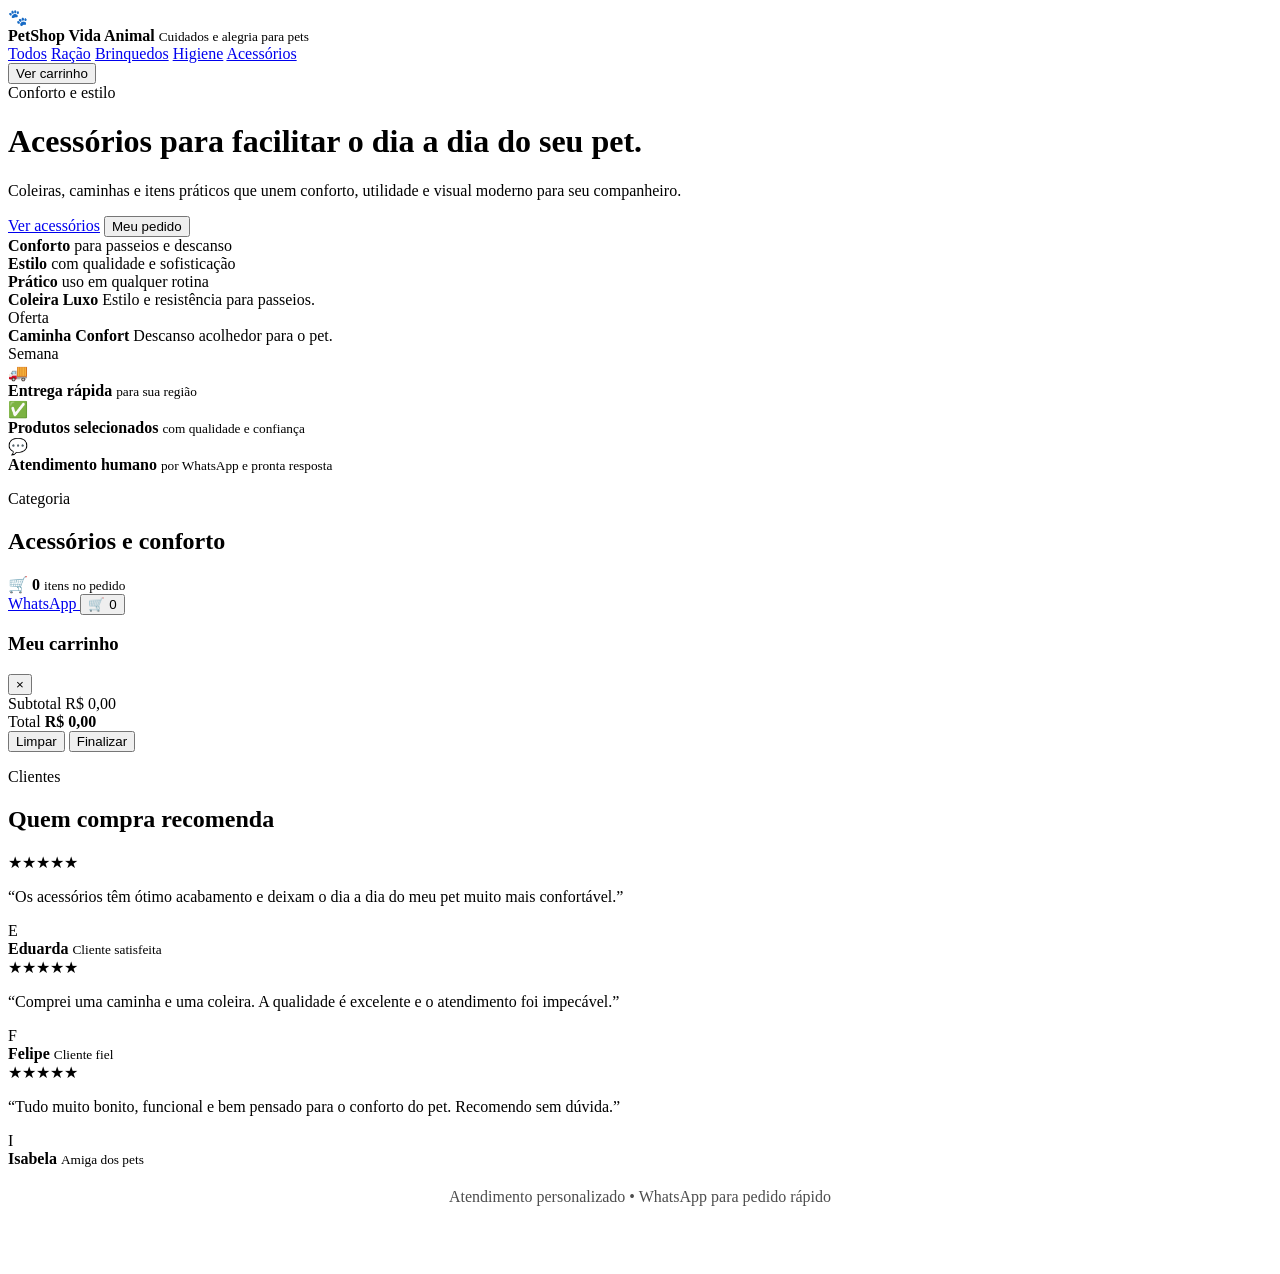
==== acessorios.html @ 2531fda2 "Add files via upload" ====
<!DOCTYPE html>
<html lang="pt-BR">
  <head>
    <meta charset="UTF-8" />
    <meta name="viewport" content="width=device-width, initial-scale=1.0" />
    <title>Acessórios | PetShop Vida Animal</title>
    <meta name="description" content="Acessórios para pets com estilo, conforto e praticidade no dia a dia." />
    <link rel="preconnect" href="https://fonts.googleapis.com" />
    <link rel="preconnect" href="https://fonts.gstatic.com" crossorigin />
    <link href="https://fonts.googleapis.com/css2?family=Inter:wght@400;500;600;700;800&display=swap" rel="stylesheet" />
    <link rel="stylesheet" href="css/styles.css" />
  </head>
  <body data-page-category="acessorios">
    <header class="site-header">
      <div class="topbar">
        <div class="brand" aria-label="PetShop Vida Animal">
          <span class="brand-mark">🐾</span>
          <div>
            <strong>PetShop Vida Animal</strong>
            <small>Cuidados e alegria para pets</small>
          </div>
        </div>

        <nav class="main-nav" aria-label="Menu de categorias">
          <a class="nav-item" href="index.html">Todos</a>
          <a class="nav-item" href="racao.html">Ração</a>
          <a class="nav-item" href="brinquedos.html">Brinquedos</a>
          <a class="nav-item" href="higiene.html">Higiene</a>
          <a class="nav-item active" href="acessorios.html">Acessórios</a>
        </nav>

        <button class="btn-primary cart-trigger" type="button">Ver carrinho</button>
      </div>

      <div class="hero">
        <div class="hero-copy">
          <span class="eyebrow">Conforto e estilo</span>
          <h1>Acessórios para facilitar o dia a dia do seu pet.</h1>
          <p>
            Coleiras, caminhas e itens práticos que unem conforto, utilidade e visual moderno para seu companheiro.
          </p>

          <div class="hero-actions">
            <a class="btn-primary" href="#catalogo">Ver acessórios</a>
            <button class="btn-secondary cart-trigger" type="button">Meu pedido</button>
          </div>
        </div>

        <div class="hero-panel" aria-label="Resumo da categoria de acessórios">
          <div class="hero-stats">
            <div class="stat-card">
              <strong>Conforto</strong>
              <span>para passeios e descanso</span>
            </div>
            <div class="stat-card">
              <strong>Estilo</strong>
              <span>com qualidade e sofisticação</span>
            </div>
            <div class="stat-card">
              <strong>Prático</strong>
              <span>uso em qualquer rotina</span>
            </div>
          </div>
        </div>
      </div>

      <section class="highlights" aria-label="Destaques da semana">
        <article class="highlight-card">
          <div>
            <strong>Coleira Luxo</strong>
            <span>Estilo e resistência para passeios.</span>
          </div>
          <span class="highlight-tag">Oferta</span>
        </article>

        <article class="highlight-card">
          <div>
            <strong>Caminha Confort</strong>
            <span>Descanso acolhedor para o pet.</span>
          </div>
          <span class="highlight-tag">Semana</span>
        </article>
      </section>

      <section class="trust-strip" aria-label="Benefícios da loja">
        <div class="trust-item">
          <span>🚚</span>
          <div>
            <strong>Entrega rápida</strong>
            <small>para sua região</small>
          </div>
        </div>

        <div class="trust-item">
          <span>✅</span>
          <div>
            <strong>Produtos selecionados</strong>
            <small>com qualidade e confiança</small>
          </div>
        </div>

        <div class="trust-item">
          <span>💬</span>
          <div>
            <strong>Atendimento humano</strong>
            <small>por WhatsApp e pronta resposta</small>
          </div>
        </div>
      </section>
    </header>

    <main class="page-shell" id="catalogo">
      <section class="catalog-header">
        <div>
          <p class="section-kicker">Categoria</p>
          <h2>Acessórios e conforto</h2>
        </div>

        <div class="cart-summary" aria-label="Resumo do pedido">
          <span aria-hidden="true">🛒</span>
          <strong id="cartCount">0</strong>
          <small>itens no pedido</small>
        </div>
      </section>

      <div id="productGrid" class="product-grid" aria-live="polite"></div>
    </main>

    <a class="floating-whatsapp" href="https://wa.me/5551989727254?text=Ol%C3%A1%2C%20gostaria%20de%20ver%20os%20acess%C3%B3rios%20para%20pets." target="_blank" rel="noreferrer" aria-label="Falar no WhatsApp">
      WhatsApp
    </a>

    <button class="floating-cart-button cart-trigger" type="button" aria-label="Abrir carrinho">
      🛒 <span id="floatingCartCount">0</span>
    </button>

    <aside class="cart-panel" aria-label="Carrinho de compras">
      <div class="cart-panel-header">
        <h3>Meu carrinho</h3>
        <button class="cart-close" type="button" aria-label="Fechar carrinho">×</button>
      </div>

      <div id="cartItems" class="cart-items"></div>

      <div class="cart-total">
        <div class="total-row">
          <span>Subtotal</span>
          <span id="totalValue">R$ 0,00</span>
        </div>
        <div class="total-row total-final">
          <span>Total</span>
          <strong id="totalValueFinal">R$ 0,00</strong>
        </div>
      </div>

      <div class="cart-actions">
        <button class="btn-secondary" id="clearCart" type="button">Limpar</button>
        <button class="btn-primary" id="checkoutBtn" type="button">Finalizar</button>
      </div>
    </aside>

    <section class="customer-proof" aria-label="Depoimentos de clientes">
      <div class="section-head">
        <p class="section-kicker">Clientes</p>
        <h2>Quem compra recomenda</h2>
      </div>

      <div class="testimonial-grid">
        <article class="testimonial-card">
          <div class="stars">★★★★★</div>
          <p>“Os acessórios têm ótimo acabamento e deixam o dia a dia do meu pet muito mais confortável.”</p>
          <div class="customer-meta">
            <div class="customer-avatar">E</div>
            <div>
              <strong>Eduarda</strong>
              <small>Cliente satisfeita</small>
            </div>
          </div>
        </article>

        <article class="testimonial-card">
          <div class="stars">★★★★★</div>
          <p>“Comprei uma caminha e uma coleira. A qualidade é excelente e o atendimento foi impecável.”</p>
          <div class="customer-meta">
            <div class="customer-avatar">F</div>
            <div>
              <strong>Felipe</strong>
              <small>Cliente fiel</small>
            </div>
          </div>
        </article>

        <article class="testimonial-card">
          <div class="stars">★★★★★</div>
          <p>“Tudo muito bonito, funcional e bem pensado para o conforto do pet. Recomendo sem dúvida.”</p>
          <div class="customer-meta">
            <div class="customer-avatar">I</div>
            <div>
              <strong>Isabela</strong>
              <small>Amiga dos pets</small>
            </div>
          </div>
        </article>
      </div>
    </section>

    <footer id="contato" style="padding: 20px 24px 60px; text-align: center; color: #4d4d4d;">
      Atendimento personalizado • WhatsApp para pedido rápido
    </footer>

    <script src="js/script.js"></script>
  </body>
</html>
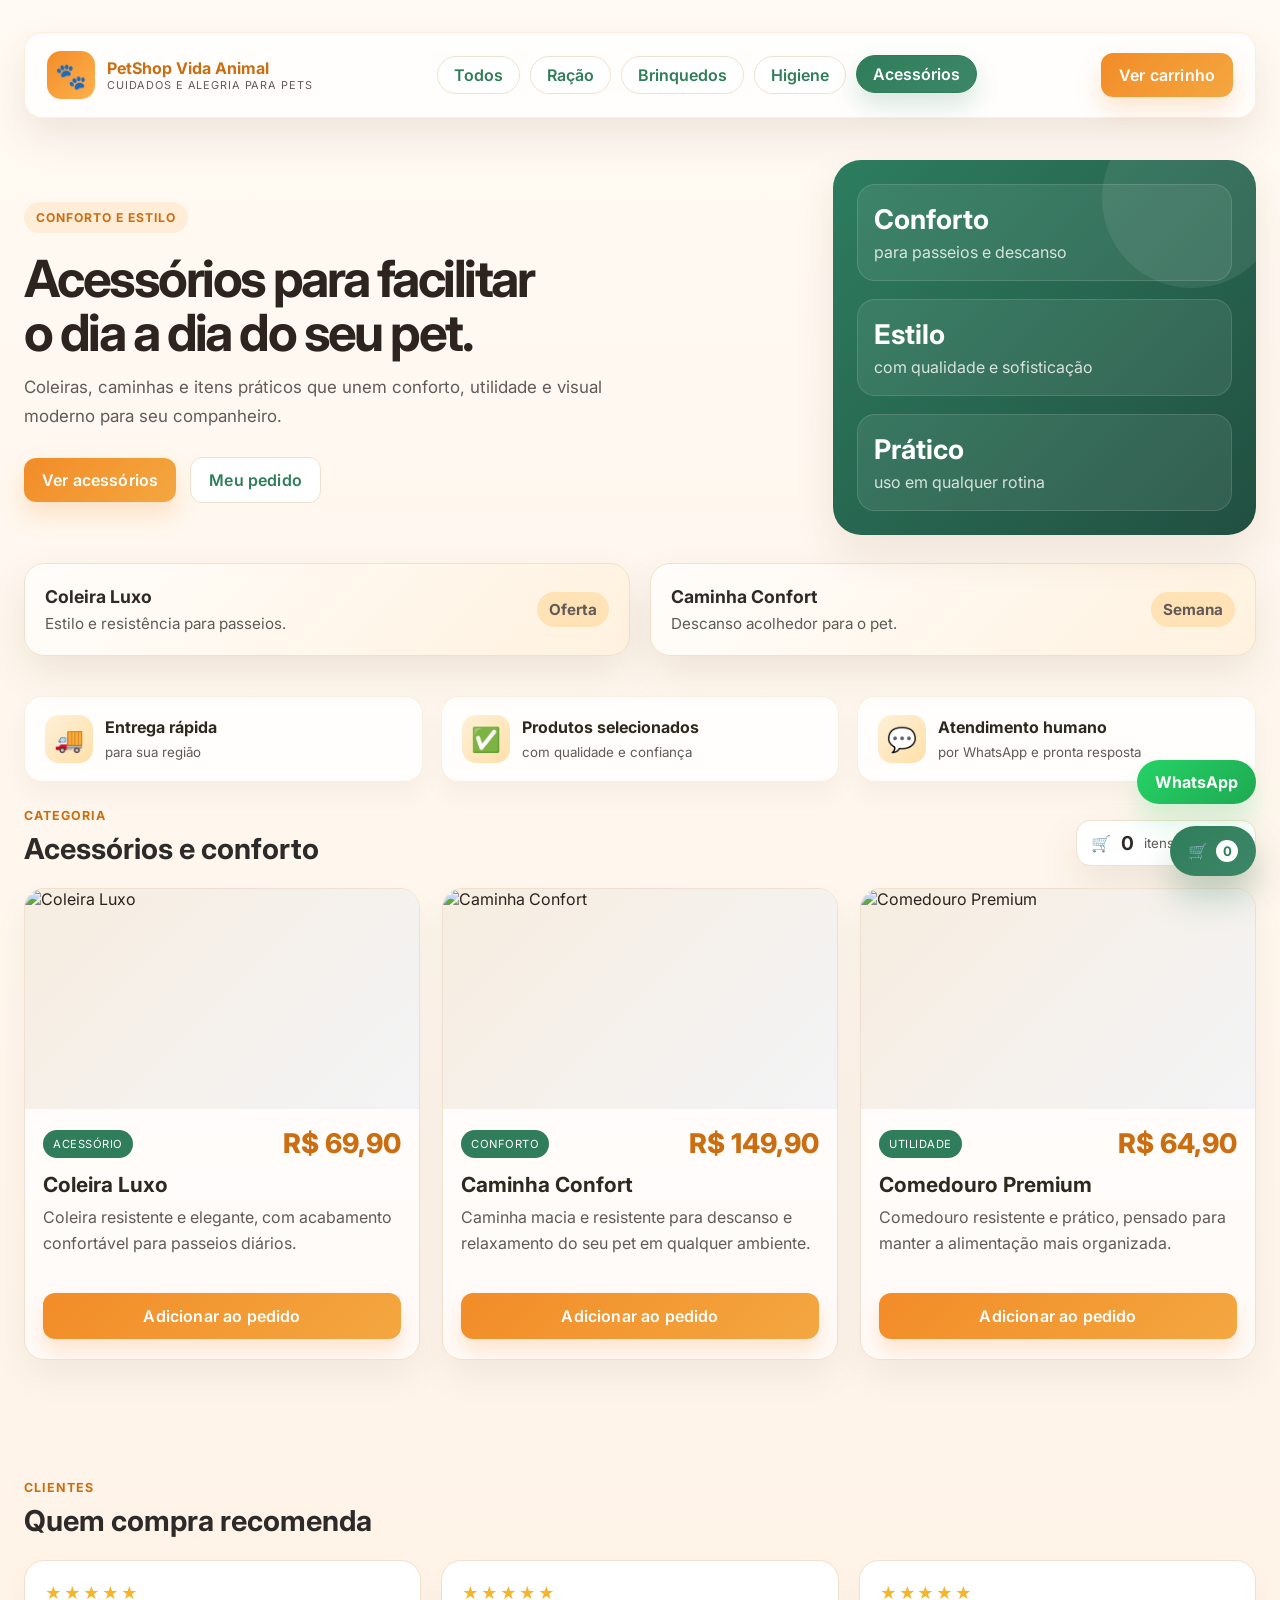
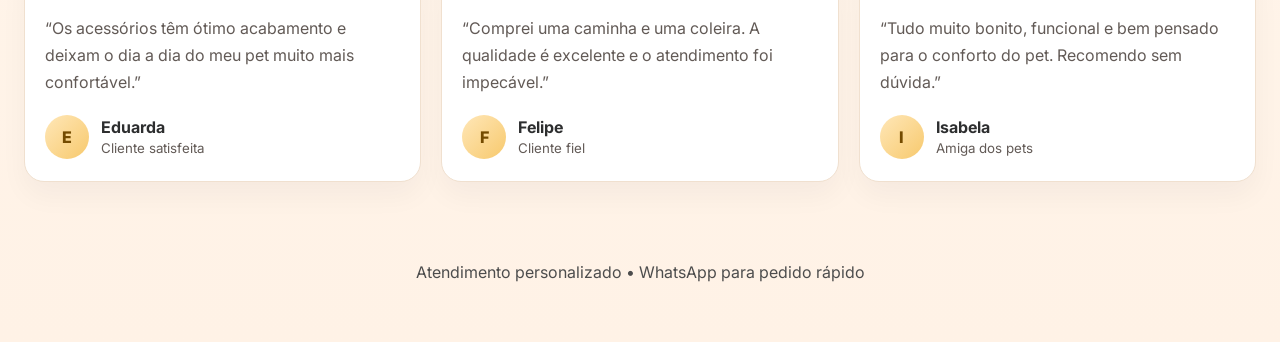
==== commit 3d8ae096: "Update acessorios.html" ====
--- a/acessorios.html
+++ b/acessorios.html
@@ -8,7 +8,7 @@
     <link rel="preconnect" href="https://fonts.googleapis.com" />
     <link rel="preconnect" href="https://fonts.gstatic.com" crossorigin />
     <link href="https://fonts.googleapis.com/css2?family=Inter:wght@400;500;600;700;800&display=swap" rel="stylesheet" />
-    <link rel="stylesheet" href="css/styles.css" />
+    <link rel="stylesheet" href="styles.css" />
   </head>
   <body data-page-category="acessorios">
     <header class="site-header">
@@ -208,6 +208,6 @@
       Atendimento personalizado • WhatsApp para pedido rápido
     </footer>
 
-    <script src="js/script.js"></script>
+    <script src="script.js"></script>
   </body>
 </html>
--- a/styles.css
+++ b/styles.css
@@ -0,0 +1,793 @@
+:root {
+  --bg: #fffaf3;
+  --panel: #ffffff;
+  --panel-soft: #fff5ea;
+  --text: #2a221d;
+  --muted: #625a56;
+  --line: #f0e0cf;
+  --primary: #f28c28;
+  --primary-strong: #cb6e12;
+  --secondary: #2f7d5a;
+  --secondary-soft: #dff1e8;
+  --accent: #ffedd8;
+  --shadow: 0 18px 40px rgba(86, 58, 30, 0.1);
+}
+
+* {
+  box-sizing: border-box;
+}
+
+html {
+  scroll-behavior: smooth;
+}
+
+body {
+  margin: 0;
+  font-family: "Inter", "Segoe UI", sans-serif;
+  background: linear-gradient(180deg, #fffaf3 0%, #fff2e6 100%);
+  color: var(--text);
+  min-height: 100vh;
+}
+
+a {
+  text-decoration: none;
+}
+
+main,
+header,
+footer {
+  display: block;
+}
+
+button {
+  font: inherit;
+}
+
+img {
+  max-width: 100%;
+  display: block;
+}
+
+.site-header {
+  max-width: 1280px;
+  margin: 0 auto;
+  padding: 32px 24px 0;
+}
+
+.topbar {
+  display: flex;
+  align-items: center;
+  justify-content: space-between;
+  gap: 20px;
+  background: rgba(255, 255, 255, 0.78);
+  border: 1px solid rgba(242, 140, 40, 0.14);
+  border-radius: 18px;
+  box-shadow: var(--shadow);
+  padding: 18px 22px;
+  backdrop-filter: blur(8px);
+}
+
+.brand {
+  display: flex;
+  align-items: center;
+  gap: 12px;
+}
+
+.brand-mark {
+  width: 48px;
+  height: 48px;
+  border-radius: 14px;
+  background: linear-gradient(135deg, var(--primary) 0%, #ffb14d 100%);
+  color: #fff;
+  display: grid;
+  place-items: center;
+  font-size: 1.6rem;
+}
+
+.brand strong {
+  display: block;
+  font-size: 1rem;
+  color: var(--primary-strong);
+}
+
+.brand small {
+  display: block;
+  color: var(--muted);
+  letter-spacing: 0.08em;
+  text-transform: uppercase;
+  font-size: 0.68rem;
+}
+
+.main-nav {
+  display: flex;
+  align-items: center;
+  gap: 10px;
+  flex-wrap: wrap;
+  justify-content: center;
+}
+
+.nav-item {
+  display: inline-flex;
+  align-items: center;
+  justify-content: center;
+  border: 1px solid var(--line);
+  background: #fff;
+  color: var(--secondary);
+  padding: 10px 16px;
+  border-radius: 999px;
+  cursor: pointer;
+  transition: all 0.25s ease;
+  font-weight: 600;
+  line-height: 1;
+}
+
+.nav-item:hover,
+.nav-item.active {
+  background: linear-gradient(135deg, var(--secondary) 0%, #3d8768 100%);
+  border-color: var(--secondary);
+  color: #fff;
+  box-shadow: 0 12px 24px rgba(47, 125, 90, 0.18);
+  transform: translateY(-1px);
+}
+
+.btn-primary,
+.btn-secondary,
+.btn-cart {
+  border: none;
+  cursor: pointer;
+  transition: all 0.25s ease;
+  font-weight: 600;
+  letter-spacing: 0.01em;
+}
+
+.btn-primary {
+  background: linear-gradient(135deg, var(--primary) 0%, #f4a740 100%);
+  color: #fff;
+  padding: 12px 18px;
+  border-radius: 12px;
+  box-shadow: 0 12px 24px rgba(242, 140, 40, 0.22);
+}
+
+.btn-primary:hover {
+  transform: translateY(-1px);
+}
+
+.hero {
+  display: grid;
+  grid-template-columns: 1.3fr 0.7fr;
+  gap: 24px;
+  align-items: center;
+  padding: 42px 0 20px;
+}
+
+.hero-copy {
+  padding: 30px 10px 20px 0;
+}
+
+.eyebrow {
+  display: inline-block;
+  background: var(--accent);
+  color: var(--primary-strong);
+  border-radius: 999px;
+  padding: 8px 12px;
+  font-size: 0.76rem;
+  letter-spacing: 0.08em;
+  text-transform: uppercase;
+  font-weight: 700;
+}
+
+.hero-copy h1 {
+  margin: 18px 0 14px;
+  font-size: clamp(2.4rem, 4vw, 4.3rem);
+  line-height: 1.06;
+  letter-spacing: -0.05em;
+  color: #2d241f;
+  text-wrap: balance;
+}
+
+.hero-copy p {
+  margin: 0;
+  max-width: 620px;
+  color: var(--muted);
+  font-size: 1.06rem;
+  line-height: 1.7;
+}
+
+.hero-actions {
+  display: flex;
+  align-items: center;
+  gap: 14px;
+  margin-top: 26px;
+  flex-wrap: wrap;
+}
+
+.btn-secondary {
+  background: #fff;
+  color: var(--secondary);
+  padding: 12px 18px;
+  border-radius: 12px;
+  border: 1px solid var(--line);
+}
+
+.btn-secondary:hover {
+  background: var(--secondary-soft);
+}
+
+.hero-panel {
+  background: linear-gradient(135deg, #2d7d5f 0%, #214f41 100%);
+  border-radius: 28px;
+  padding: 24px;
+  color: #fff;
+  box-shadow: var(--shadow);
+  position: relative;
+  overflow: hidden;
+}
+
+.hero-panel::before {
+  content: "";
+  position: absolute;
+  width: 180px;
+  height: 180px;
+  border-radius: 50%;
+  background: rgba(255, 255, 255, 0.08);
+  top: -52px;
+  right: -26px;
+}
+
+.hero-stats {
+  display: grid;
+  gap: 18px;
+  position: relative;
+  z-index: 1;
+}
+
+.stat-card {
+  background: rgba(255, 255, 255, 0.08);
+  border: 1px solid rgba(255, 255, 255, 0.12);
+  border-radius: 18px;
+  padding: 18px 16px;
+}
+
+.stat-card strong {
+  display: block;
+  font-size: 1.7rem;
+  margin-bottom: 6px;
+}
+
+.stat-card span {
+  color: rgba(255, 255, 255, 0.8);
+}
+
+.highlights {
+  display: grid;
+  grid-template-columns: repeat(2, minmax(0, 1fr));
+  gap: 20px;
+  margin-top: 8px;
+  padding-bottom: 12px;
+}
+
+.trust-strip {
+  display: grid;
+  grid-template-columns: repeat(3, minmax(0, 1fr));
+  gap: 18px;
+  margin: 28px 0 8px;
+}
+
+.trust-item {
+  display: flex;
+  align-items: center;
+  gap: 12px;
+  background: rgba(255, 255, 255, 0.8);
+  border: 1px solid rgba(242, 140, 40, 0.14);
+  border-radius: 18px;
+  padding: 18px 20px;
+  box-shadow: 0 12px 26px rgba(17, 24, 39, 0.04);
+}
+
+.trust-item span {
+  width: 48px;
+  height: 48px;
+  border-radius: 14px;
+  background: linear-gradient(135deg, #fff0d9 0%, #ffe0a8 100%);
+  display: grid;
+  place-items: center;
+  font-size: 1.5rem;
+}
+
+.trust-item strong {
+  display: block;
+  color: #2d291f;
+  margin-bottom: 4px;
+}
+
+.trust-item small {
+  color: var(--muted);
+}
+
+.highlight-card {
+  background: linear-gradient(135deg, #fffdfb 0%, #fff2df 100%);
+  border: 1px solid var(--line);
+  border-radius: 20px;
+  padding: 22px 20px;
+  box-shadow: var(--shadow);
+  display: flex;
+  align-items: center;
+  justify-content: space-between;
+  gap: 16px;
+}
+
+.highlight-card strong {
+  display: block;
+  color: #2f2a28;
+  font-size: 1.1rem;
+  margin-bottom: 6px;
+}
+
+.highlight-card span {
+  color: var(--muted);
+  font-size: 0.95rem;
+}
+
+.highlight-tag {
+  background: #ffe2b5;
+  color: #784400;
+  border-radius: 999px;
+  padding: 8px 12px;
+  font-size: 0.78rem;
+  font-weight: 700;
+  white-space: nowrap;
+}
+
+.page-shell {
+  max-width: 1280px;
+  margin: 0 auto;
+  padding: 18px 24px 120px;
+}
+
+.catalog-header {
+  display: flex;
+  justify-content: space-between;
+  align-items: end;
+  gap: 20px;
+  margin-bottom: 22px;
+}
+
+.section-kicker {
+  margin: 0 0 8px;
+  color: var(--primary-strong);
+  font-weight: 700;
+  letter-spacing: 0.08em;
+  text-transform: uppercase;
+  font-size: 0.78rem;
+}
+
+.catalog-header h2 {
+  margin: 0;
+  font-size: clamp(1.8rem, 2vw, 2.5rem);
+  color: #2c2b2a;
+}
+
+.cart-summary {
+  display: flex;
+  align-items: center;
+  gap: 10px;
+  background: #fff;
+  border: 1px solid var(--line);
+  border-radius: 14px;
+  padding: 10px 14px;
+  box-shadow: var(--shadow);
+}
+
+.cart-summary strong {
+  font-size: 1.2rem;
+  color: #2f2a28;
+}
+
+.cart-summary small {
+  color: var(--muted);
+}
+
+.product-grid {
+  display: grid;
+  grid-template-columns: repeat(auto-fit, minmax(250px, 1fr));
+  gap: 22px;
+}
+
+.customer-proof {
+  max-width: 1280px;
+  margin: 0 auto;
+  padding: 0 24px 60px;
+}
+
+.customer-proof .section-head {
+  margin-bottom: 22px;
+}
+
+.customer-proof .section-head h2 {
+  margin: 0;
+  font-size: clamp(1.8rem, 2vw, 2.4rem);
+  color: #2c2b2a;
+}
+
+.testimonial-grid {
+  display: grid;
+  grid-template-columns: repeat(3, minmax(0, 1fr));
+  gap: 20px;
+}
+
+.testimonial-card {
+  background: #fff;
+  border: 1px solid var(--line);
+  border-radius: 20px;
+  padding: 22px 20px;
+  box-shadow: 0 14px 28px rgba(17, 24, 39, 0.04);
+}
+
+.testimonial-card .stars {
+  color: #f6b429;
+  letter-spacing: 0.12em;
+  margin-bottom: 12px;
+}
+
+.testimonial-card p {
+  margin: 0 0 18px;
+  color: var(--muted);
+  line-height: 1.7;
+}
+
+.customer-meta {
+  display: flex;
+  align-items: center;
+  gap: 12px;
+}
+
+.customer-avatar {
+  width: 44px;
+  height: 44px;
+  border-radius: 50%;
+  background: linear-gradient(135deg, #ffe7b8 0%, #f7c96d 100%);
+  display: grid;
+  place-items: center;
+  font-weight: 800;
+  color: #744b00;
+}
+
+.customer-meta strong {
+  display: block;
+  color: #2d2e2f;
+}
+
+.customer-meta small {
+  color: var(--muted);
+}
+
+.product-card {
+  background: linear-gradient(180deg, #ffffff 0%, #fffaf7 100%);
+  border: 1px solid var(--line);
+  border-radius: 20px;
+  overflow: hidden;
+  box-shadow: 0 18px 36px rgba(17, 24, 39, 0.05);
+  transition: transform 0.25s ease, box-shadow 0.25s ease;
+}
+
+.product-card:hover {
+  transform: translateY(-4px);
+  box-shadow: 0 22px 42px rgba(17, 24, 39, 0.08);
+}
+
+.product-card img {
+  width: 100%;
+  height: 220px;
+  object-fit: cover;
+  background: linear-gradient(135deg, #f7ede0, #f3f4f6);
+}
+
+.product-body {
+  padding: 18px 18px 20px;
+}
+
+.product-meta {
+  display: flex;
+  justify-content: space-between;
+  align-items: center;
+  gap: 12px;
+  margin-bottom: 12px;
+}
+
+.product-badge {
+  background: var(--secondary);
+  color: #fff;
+  border-radius: 999px;
+  padding: 7px 10px;
+  font-size: 0.7rem;
+  letter-spacing: 0.05em;
+  text-transform: uppercase;
+}
+
+.product-price {
+  font-size: 1.7rem;
+  font-weight: 800;
+  color: var(--primary-strong);
+}
+
+.product-card h3 {
+  margin: 0 0 8px;
+  color: #2d291f;
+  font-size: 1.3rem;
+}
+
+.product-card p {
+  margin: 0 0 18px;
+  color: var(--muted);
+  line-height: 1.6;
+  min-height: 70px;
+}
+
+.product-card .btn-cart {
+  width: 100%;
+  border-radius: 12px;
+  background: linear-gradient(135deg, var(--primary) 0%, #f4a740 100%);
+  color: #fff;
+  padding: 13px 16px;
+  box-shadow: 0 12px 18px rgba(242, 140, 40, 0.18);
+}
+
+.product-card .btn-cart:hover {
+  transform: translateY(-1px);
+  filter: brightness(0.98);
+}
+
+.floating-cart-button {
+  position: fixed;
+  right: 24px;
+  bottom: 24px;
+  z-index: 15;
+  display: inline-flex;
+  align-items: center;
+  gap: 8px;
+  padding: 14px 18px;
+  border-radius: 999px;
+  border: none;
+  background: linear-gradient(135deg, var(--secondary) 0%, #3d8768 100%);
+  color: #fff;
+  box-shadow: 0 22px 32px rgba(47, 125, 90, 0.26);
+  cursor: pointer;
+  transition: transform 0.25s ease, box-shadow 0.25s ease;
+}
+
+.floating-cart-button:hover {
+  transform: translateY(-2px);
+  box-shadow: 0 26px 36px rgba(47, 125, 90, 0.32);
+}
+
+.floating-whatsapp {
+  position: fixed;
+  right: 24px;
+  bottom: 96px;
+  z-index: 14;
+  display: inline-flex;
+  align-items: center;
+  justify-content: center;
+  gap: 8px;
+  padding: 12px 18px;
+  border-radius: 999px;
+  border: none;
+  background: linear-gradient(135deg, #25d366 0%, #1ea952 100%);
+  color: #fff;
+  box-shadow: 0 18px 28px rgba(37, 211, 102, 0.2);
+  font-weight: 700;
+  text-decoration: none;
+  transition: transform 0.25s ease, box-shadow 0.25s ease;
+}
+
+.floating-whatsapp:hover {
+  transform: translateY(-2px);
+  box-shadow: 0 22px 32px rgba(37, 211, 102, 0.28);
+}
+
+#floatingCartCount {
+  min-width: 22px;
+  height: 22px;
+  border-radius: 50%;
+  background: #fff;
+  color: var(--secondary);
+  display: grid;
+  place-items: center;
+  font-size: 0.82rem;
+  font-weight: 700;
+}
+
+.cart-panel {
+  position: fixed;
+  right: 24px;
+  bottom: 24px;
+  width: min(380px, calc(100vw - 24px));
+  background: #fff;
+  border: 1px solid var(--line);
+  border-radius: 22px;
+  box-shadow: 0 30px 50px rgba(17, 24, 39, 0.12);
+  overflow: hidden;
+  transform: translateY(130%);
+  opacity: 0;
+  visibility: hidden;
+  transition: all 0.3s ease;
+  z-index: 20;
+}
+
+.cart-panel.is-open {
+  transform: translateY(0);
+  opacity: 1;
+  visibility: visible;
+}
+
+.cart-panel-header {
+  display: flex;
+  align-items: center;
+  justify-content: space-between;
+  gap: 12px;
+  padding: 18px 20px;
+  background: linear-gradient(135deg, #fff5ea 0%, #fffaf5 100%);
+  border-bottom: 1px solid var(--line);
+}
+
+.cart-panel-header h3 {
+  margin: 0;
+  color: #2d2d2d;
+}
+
+.cart-close {
+  border: none;
+  background: transparent;
+  color: #555;
+  font-size: 1.9rem;
+  line-height: 1;
+  cursor: pointer;
+}
+
+.cart-items {
+  max-height: 280px;
+  overflow-y: auto;
+  padding: 16px 16px 0;
+}
+
+.cart-item {
+  display: flex;
+  align-items: center;
+  justify-content: space-between;
+  gap: 12px;
+  padding: 10px 0;
+  border-bottom: 1px solid var(--line);
+}
+
+.cart-item-info {
+  flex: 1;
+}
+
+.cart-item-title {
+  font-weight: 600;
+  color: #2f2a28;
+}
+
+.cart-item-price {
+  color: var(--muted);
+  font-size: 0.92rem;
+}
+
+.cart-item-remove {
+  background: transparent;
+  border: none;
+  color: #9d2b2b;
+  cursor: pointer;
+  font-weight: 700;
+}
+
+.cart-total {
+  padding: 18px 20px 0;
+}
+
+.total-row {
+  display: flex;
+  justify-content: space-between;
+  align-items: center;
+  color: var(--muted);
+  padding: 6px 0;
+}
+
+.total-row strong {
+  color: #2f2a28;
+  font-size: 1.05rem;
+}
+
+.total-row.total-final {
+  margin-top: 6px;
+  padding-top: 12px;
+  border-top: 1px solid var(--line);
+  color: #2f2a28;
+  font-weight: 700;
+}
+
+.cart-actions {
+  display: grid;
+  grid-template-columns: 1fr 1.4fr;
+  gap: 10px;
+  padding: 18px 20px 20px;
+}
+
+.cart-actions .btn-secondary,
+.cart-actions .btn-primary {
+  padding: 12px 14px;
+  border-radius: 12px;
+}
+
+.empty-cart {
+  padding: 18px 20px 20px;
+  color: var(--muted);
+  text-align: center;
+}
+
+@media (max-width: 940px) {
+  .topbar {
+    flex-wrap: wrap;
+  }
+
+  .hero {
+    grid-template-columns: 1fr;
+  }
+
+  .hero-copy {
+    padding-right: 0;
+  }
+
+  .trust-strip,
+  .testimonial-grid {
+    grid-template-columns: 1fr;
+  }
+}
+
+@media (max-width: 680px) {
+  .site-header,
+  .page-shell,
+  .customer-proof {
+    padding-left: 16px;
+    padding-right: 16px;
+  }
+
+  .topbar {
+    padding: 16px;
+  }
+
+  .cart-panel {
+    position: fixed;
+    left: 12px;
+    right: 12px;
+    bottom: 12px;
+    width: auto;
+  }
+
+  .catalog-header {
+    align-items: flex-start;
+    flex-direction: column;
+  }
+
+  .highlights,
+  .trust-strip,
+  .testimonial-grid {
+    grid-template-columns: 1fr;
+  }
+
+  .hero-actions {
+    flex-direction: column;
+    align-items: stretch;
+  }
+
+  .btn-primary,
+  .btn-secondary,
+  .btn-cart {
+    width: 100%;
+  }
+
+  .floating-cart-button {
+    right: 16px;
+    bottom: 18px;
+  }
+}
